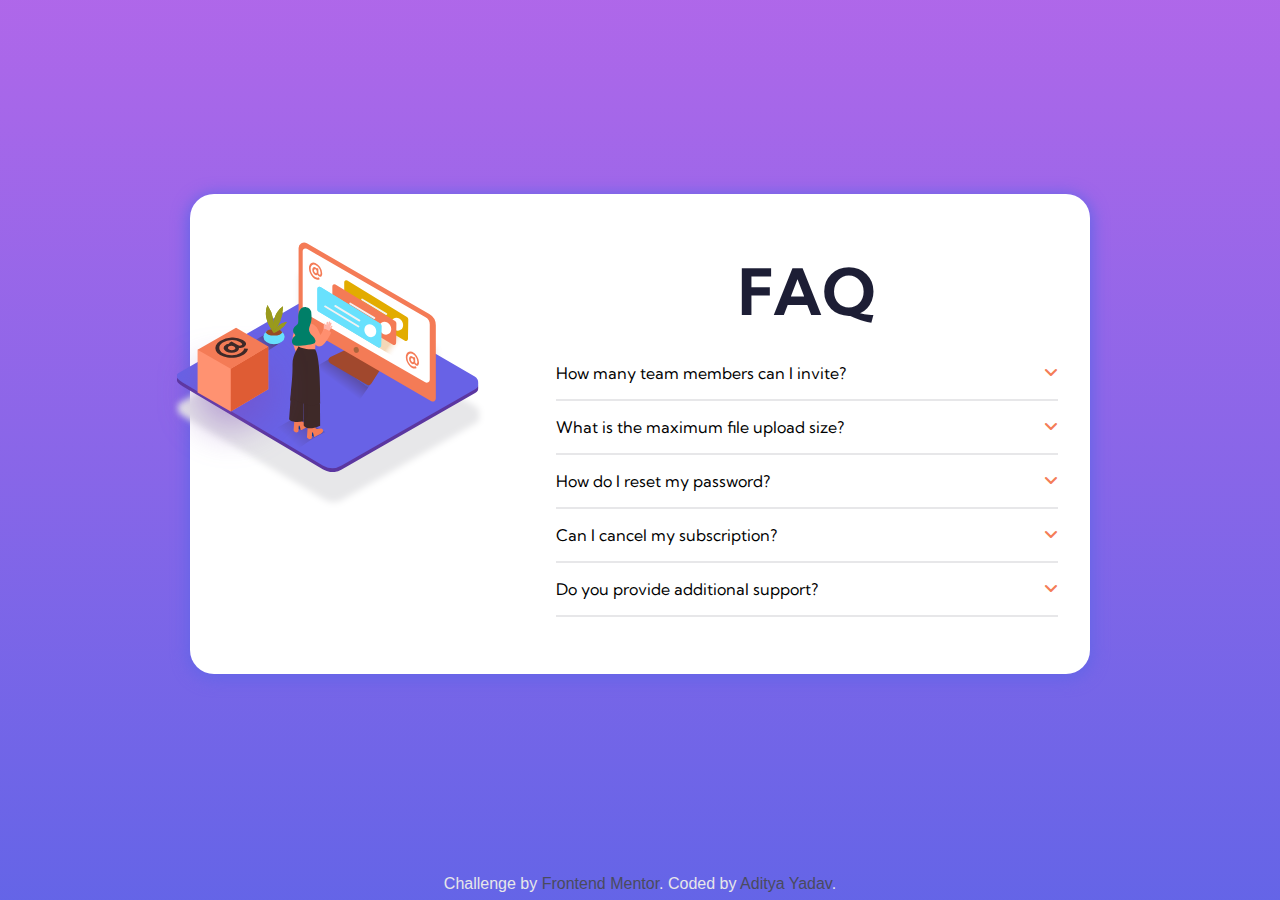
==== 23-faq-accordion/index.html @ 095b6e38 "initial commit" ====
<!DOCTYPE html>
<html lang="en">

<head>
  <meta charset="UTF-8">
  <meta name="viewport" content="width=device-width, initial-scale=1.0">
  <link rel="icon" type="image/png" sizes="32x32" href="./images/favicon-32x32.png">
  <title>Frontend Mentor | FAQ Accordion Card</title>
  <link rel="stylesheet" href="https://cdnjs.cloudflare.com/ajax/libs/font-awesome/6.4.0/css/all.min.css">
  <link rel="stylesheet" href="./style.css">
</head>

<body>

  <section>
    <div class="container">
      <article class="accordion-img">
        <div class="accordion-img-container">
          <img src="./images/illustration-woman-online-desktop.svg" alt="illustration">
          <img src="./images/illustration-box-desktop.svg" alt="box" class="box">
        </div>
      </article>

      <article class="accordions">

        <div class="title">
          <h1>FAQ</h1>
        </div>

        <div class="accordion">
          <div class="accordion-question">
            <p>How many team members can I invite?</p>
            <button type="button" class="btn"><i class="fa-solid fa-angle-down"></i></button>
          </div>
          <div class="accordion-text-wrapper">
            <div class="accordion-text">
              <p>You can invite up to 2 additional users on the Free plan. There is no limit on
                team members for the Premium plan.</p>
            </div>
          </div>
        </div>

        <div class="accordion">
          <div class="accordion-question">
            <p>What is the maximum file upload size?</p>
            <button type="button" class="btn"><i class="fa-solid fa-angle-down"></i></button>
          </div>
          <div class="accordion-text-wrapper">
            <div class="accordion-text">
              <p>No more than 2GB. All files in your account must fit your allotted storage space.</p>
            </div>
          </div>
        </div>

        <div class="accordion">
          <div class="accordion-question">
            <p>How do I reset my password?</p>
            <button type="button" class="btn"><i class="fa-solid fa-angle-down"></i></button>
          </div>

          <div class="accordion-text-wrapper">
            <div class="accordion-text">
              <p>Click “Forgot password” from the login page or “Change password” from your profile page.
                A reset link will be emailed to you.</p>
            </div>
          </div>
        </div>

        <div class="accordion">
          <div class="accordion-question">
            <p>Can I cancel my subscription?</p>
            <button type="button" class="btn"><i class="fa-solid fa-angle-down"></i></button>
          </div>

          <div class="accordion-text-wrapper">
            <div class="accordion-text">
              <p>Yes! Send us a message and we’ll process your request no accordions asked.</p>
            </div>
          </div>
        </div>

        <div class="accordion">
          <div class="accordion-question">
            <p>Do you provide additional support?</p>
            <button type="button" class="btn"><i class="fa-solid fa-angle-down"></i></button>
          </div>
          <div class="accordion-text-wrapper">
            <div class="accordion-text">
              <p>Chat and email support is available 24/7. Phone lines are open during normal business hours.</p>
            </div>
          </div>
        </div>

      </article>
    </div>
  </section>

  <footer class="attribution">
    <p>
      Challenge by <a href="https://www.frontendmentor.io/challenges/faq-accordion-card-XlyjD0Oam"
        target="_blank">Frontend Mentor</a>.
      Coded by <a href="https://github.com/mraditya1999" target="_blank">Aditya Yadav</a>.
    </p>
  </footer>













  <script src="./app.js"></script>
</body>

</html>
---- 23-faq-accordion/style.css ----
@import url('https://fonts.googleapis.com/css2?family=Kumbh+Sans:wght@400;700&display=swap');

:root {
  --desaturated-blue: hsl(238, 29%, 16%);
  --red: hsl(14, 88%, 65%);
  --violet: hsl(273, 75%, 66%);
  --blue: hsl(240, 73%, 65%);
  --dark-grayish-blue: hsl(240, 6%, 50%);
  --darkest-grayish-blue: hsl(237, 12%, 33%);
  --light-grayish-blue: hsl(240, 5%, 91%);

  --transition: all 0.3s ease-in-out;
}

* {
  margin: 0;
  padding: 0;
  box-sizing: border-box;
}

body {
  font-family: 'Kumbh Sans', sans-serif;
  background: linear-gradient(var(--violet), var(--blue));
  /* font-size: 12px; */
}

section {
  min-height: calc(100vh - 2rem);
  display: flex;
  align-items: center;
  justify-content: center;
  margin-block: 8rem 4rem;
  position: relative;
}

.container {
  width: 85vw;
  max-width: 900px;
  background: #fff;
  border-radius: 1.5rem;
  transition: var(--transition);
  padding: 3rem 2rem;
  padding-top: 0;
  display: flex;
  flex-direction: column;
  align-items: center;
  justify-content: space-between;
  position: relative;
  box-shadow: 0px 3px 15px 3px var(--blue);
}
.accordion-img {
  height: 12rem;
}

.box {
  display: none;
}

img {
  width: 16rem;
  transform: translateY(-50%);
  filter: drop-shadow(1px 30px 3px var(--light-grayish-blue));
}

.accordions {
  margin-top: -3rem;
}

.title {
  margin-bottom: 1rem;
  text-align: center;
  font-size: 2rem;
  color: var(--desaturated-blue);
}

.accordion {
  border-bottom: 2px solid var(--light-grayish-blue);
  padding-block: 1rem;
}

.accordion .accordion-question {
  display: flex;
  gap: 1rem;
  align-items: center;
  justify-content: space-between;
  transition: var(--transition);
  cursor: pointer;
}
.accordion .accordion-question:hover {
  color: var(--red);
}

.accordion .accordion-question .btn {
  background: transparent;
  border: transparent;
  font-size: 1rem;
  cursor: pointer;
  color: var(--red);
  font-weight: 700;
  transition: var(--transition);
}

.accordion-text-wrapper {
  height: 0;
  overflow: hidden;
  transition: var(--transition);
}

.accordion .accordion-text {
  padding-block: 1rem;
  color: var(--dark-grayish-blue);
}

.active .btn {
  transform: rotate(180deg);
}

.active .accordion-question {
  font-weight: 700;
}

.attribution {
  height: 2rem;
  display: flex;
  align-items: center;
  justify-content: center;
}

.attribution p {
  text-align: center;
  font-size: clamp(0.8rem, 2vw, 1rem);
  color: var(--light-grayish-blue);
  font-family: Verdana, Geneva, Tahoma, sans-serif;
  font-weight: 400;
}

.attribution a {
  font-family: Verdana, Geneva, Tahoma, sans-serif;
  font-weight: 400;
  text-decoration: none;
  color: var(--darkest-grayish-blue);
}

@media screen and (min-width: 768px) {
  section {
    margin-block: 0;
  }
  .container {
    display: flex;
    flex-direction: row;
    padding-top: 3rem;
    gap: 2rem;
    height: 30rem;
  }

  .accordion-img {
    flex: 1 1 40%;
    position: relative;
    height: 100%;
    display: flex;
    align-items: center;
    align-self: center;
  }

  .accordion-img-container {
    position: relative;
    width: 100%;
    height: 100%;
    z-index: 1;
  }

  img {
    position: absolute;
    width: 20rem;
    width: 100%;
    transform: translateY(0%);
    transform: translateX(-15%);
    filter: drop-shadow(1px 30px 3px var(--light-grayish-blue));
  }

  .box {
    display: block;
    position: absolute;
    top: 22%;
    left: -14%;
    width: 50%;
    box-shadow: 0;
    filter: drop-shadow(0 0 0 transparent);
    z-index: 3;
  }

  .accordions {
    margin-top: 0;
    flex: 0 0 60%;
  }
}
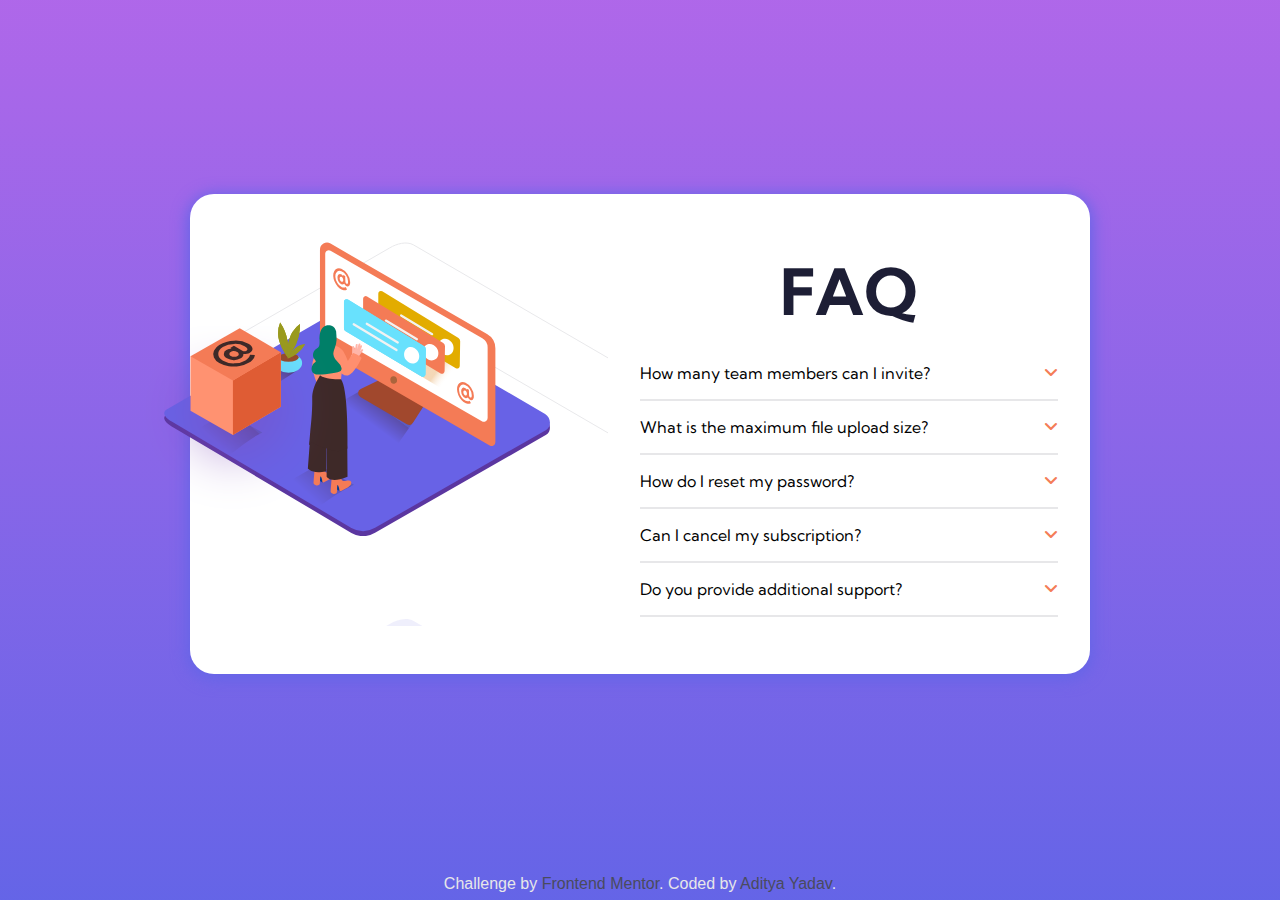
==== commit fe00a2c9: "initial commit" ====
--- a/23-faq-accordion/index.html
+++ b/23-faq-accordion/index.html
@@ -103,18 +103,6 @@
     </p>
   </footer>
 
-
-
-
-
-
-
-
-
-
-
-
-
   <script src="./app.js"></script>
 </body>
 
--- a/23-faq-accordion/style.css
+++ b/23-faq-accordion/style.css
@@ -56,10 +56,16 @@
   display: none;
 }
 
+.accordion-img-container {
+  background: url('./images/bg-pattern-mobile.svg');
+  background-repeat: no-repeat;
+  background-position: center 2rem;
+}
+
 img {
   width: 16rem;
   transform: translateY(-50%);
-  filter: drop-shadow(1px 30px 3px var(--light-grayish-blue));
+  /* filter: drop-shadow(1px 30px 3px var(--light-grayish-blue)); */
 }
 
 .accordions {
@@ -154,7 +160,7 @@
   }
 
   .accordion-img {
-    flex: 1 1 40%;
+    flex: 1 1 50%;
     position: relative;
     height: 100%;
     display: flex;
@@ -167,6 +173,9 @@
     width: 100%;
     height: 100%;
     z-index: 1;
+    background: url('./images/bg-pattern-desktop.svg');
+    /* background-repeat: no-repeat; */
+    background-position: top center;
   }
 
   img {
@@ -175,7 +184,7 @@
     width: 100%;
     transform: translateY(0%);
     transform: translateX(-15%);
-    filter: drop-shadow(1px 30px 3px var(--light-grayish-blue));
+    /* filter: drop-shadow(1px 30px 3px var(--light-grayish-blue)); */
   }
 
   .box {
@@ -185,12 +194,12 @@
     left: -14%;
     width: 50%;
     box-shadow: 0;
-    filter: drop-shadow(0 0 0 transparent);
+    /* filter: drop-shadow(0 0 0 transparent); */
     z-index: 3;
   }
 
   .accordions {
     margin-top: 0;
-    flex: 0 0 60%;
-  }
-}
+    flex: 0 0 50%;
+  }
+}
